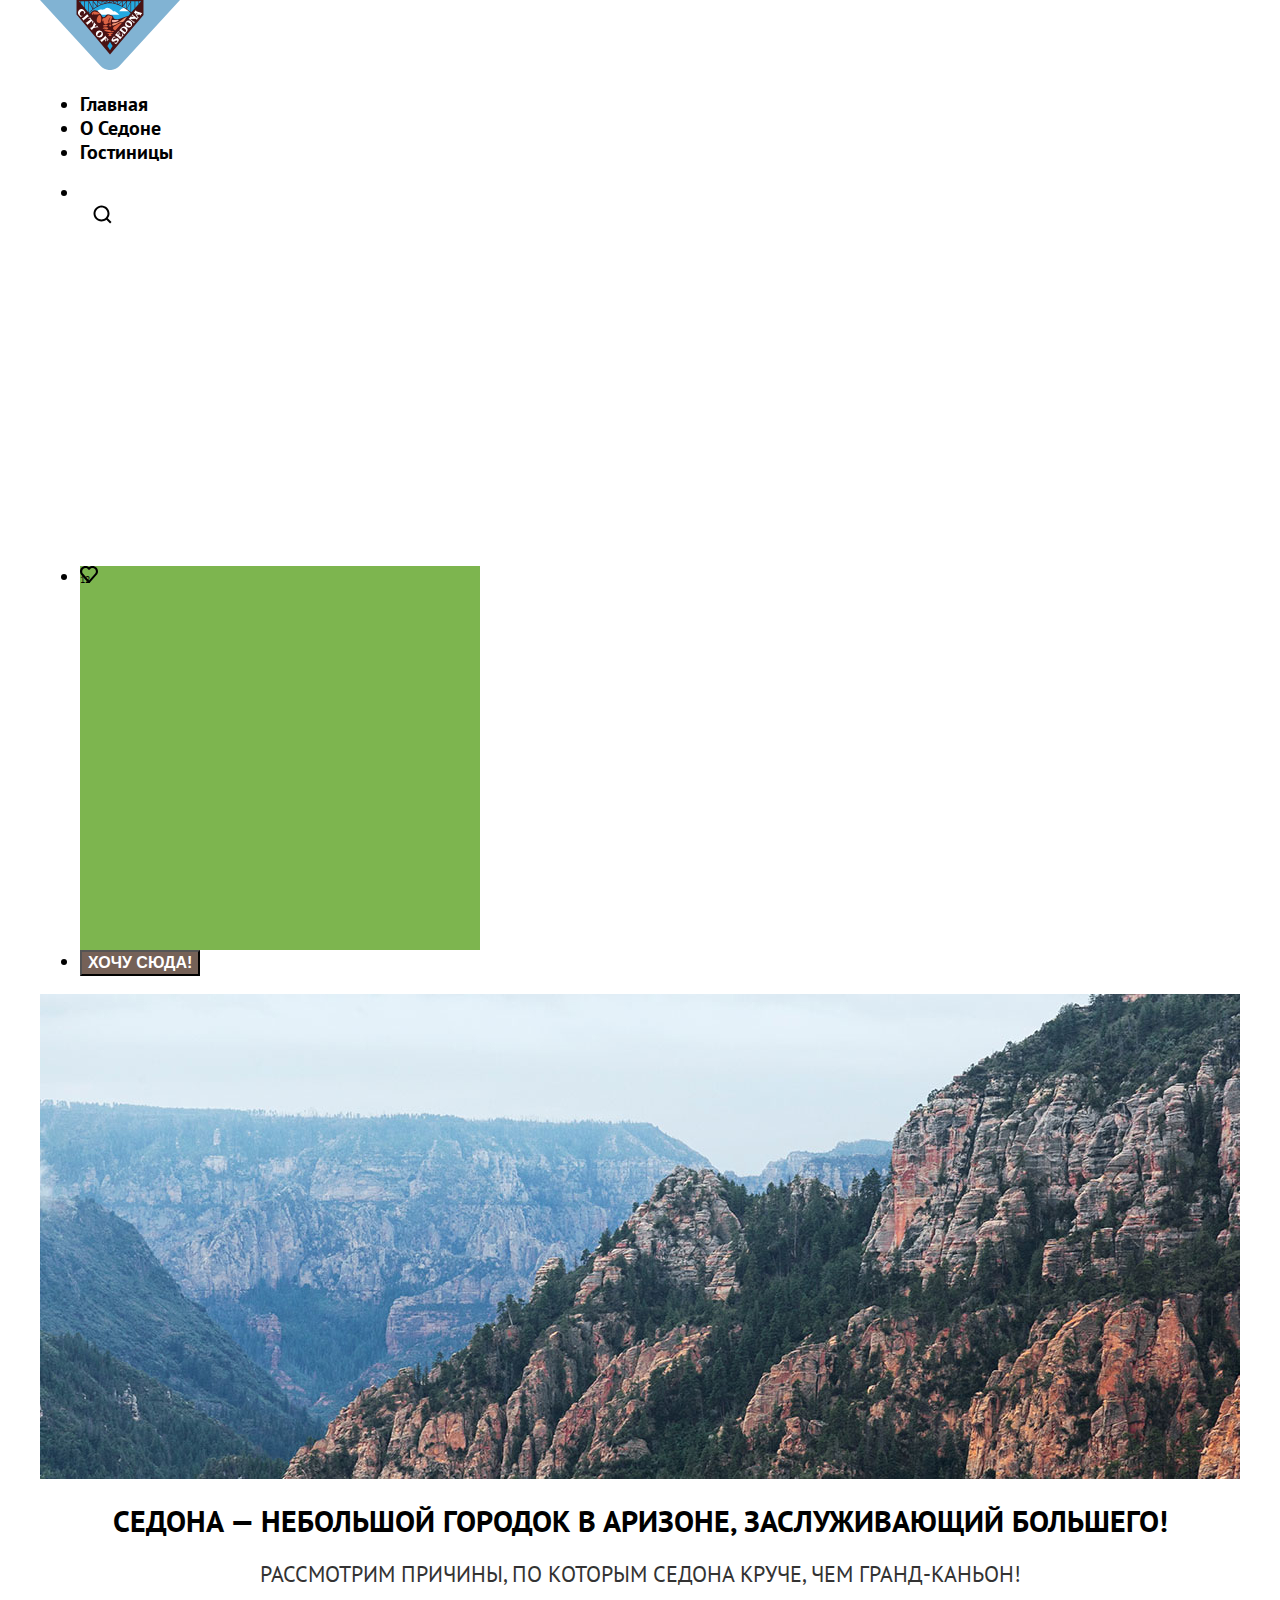
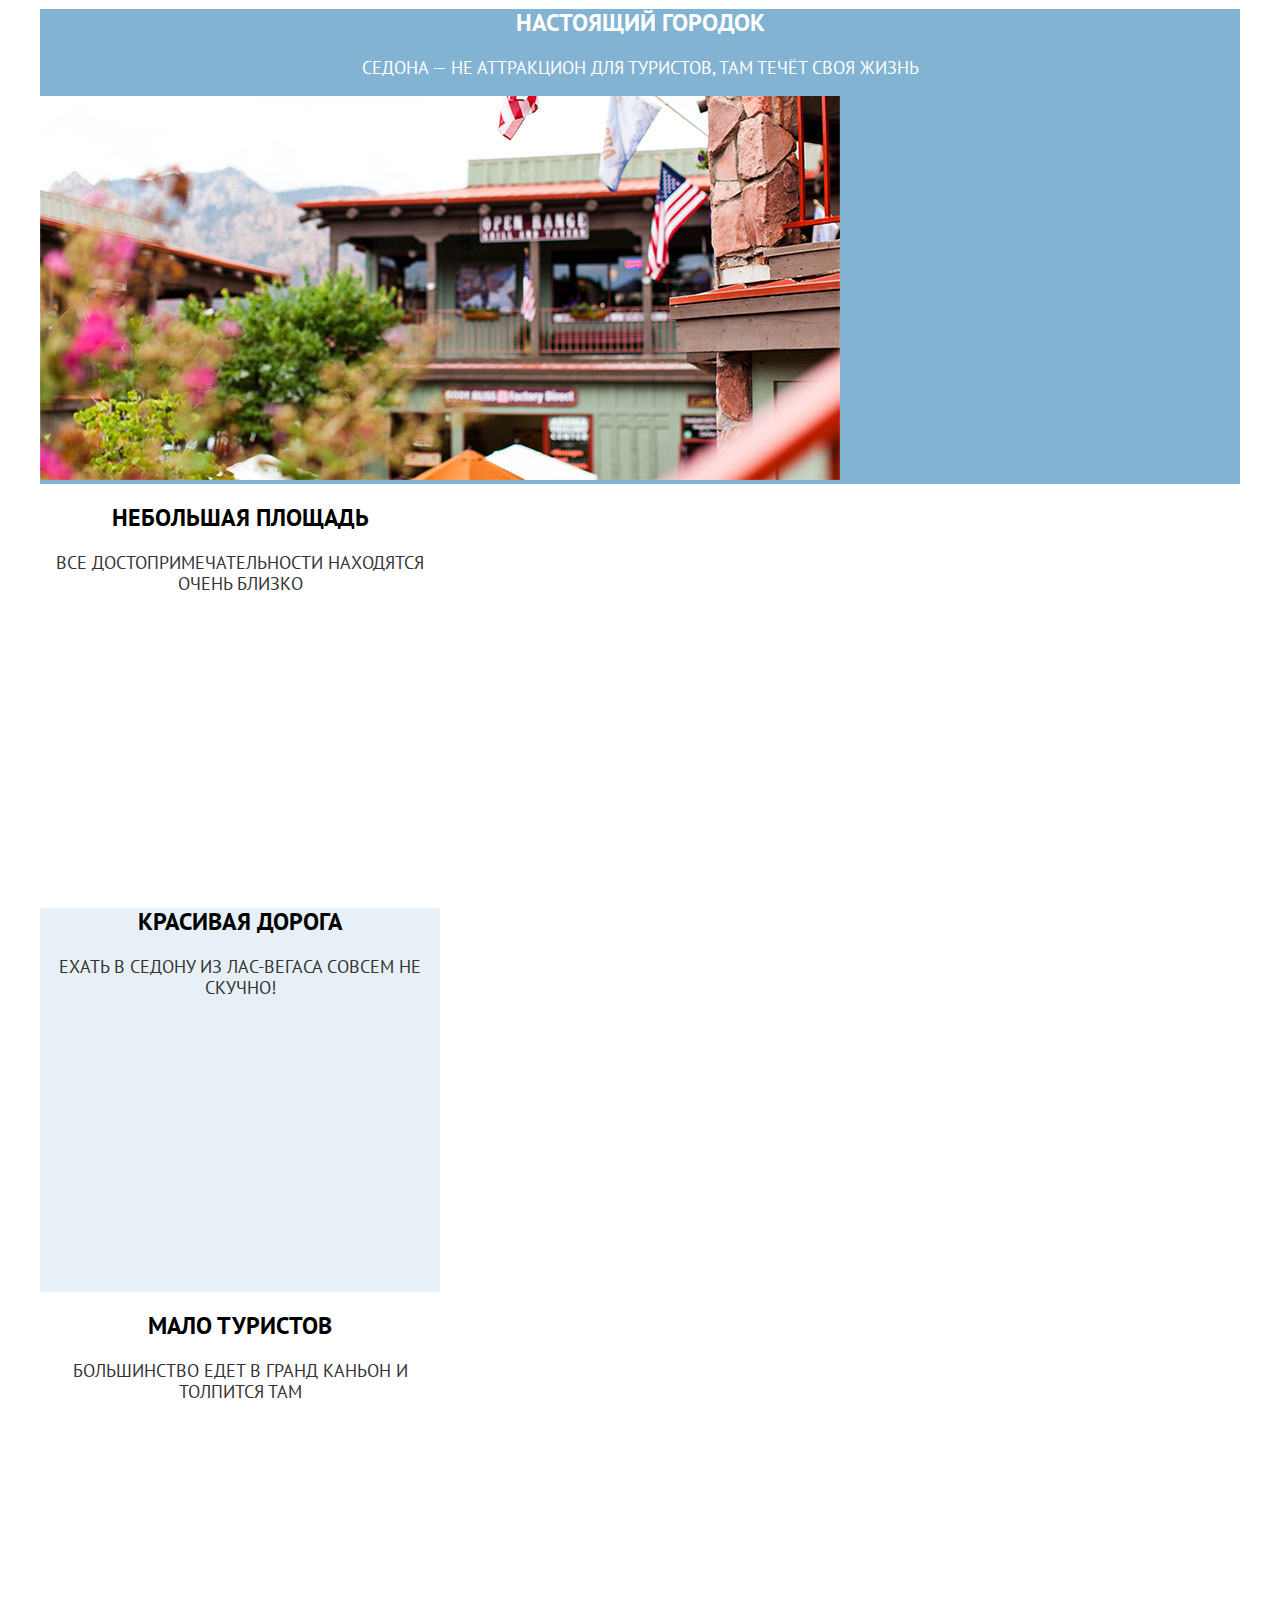
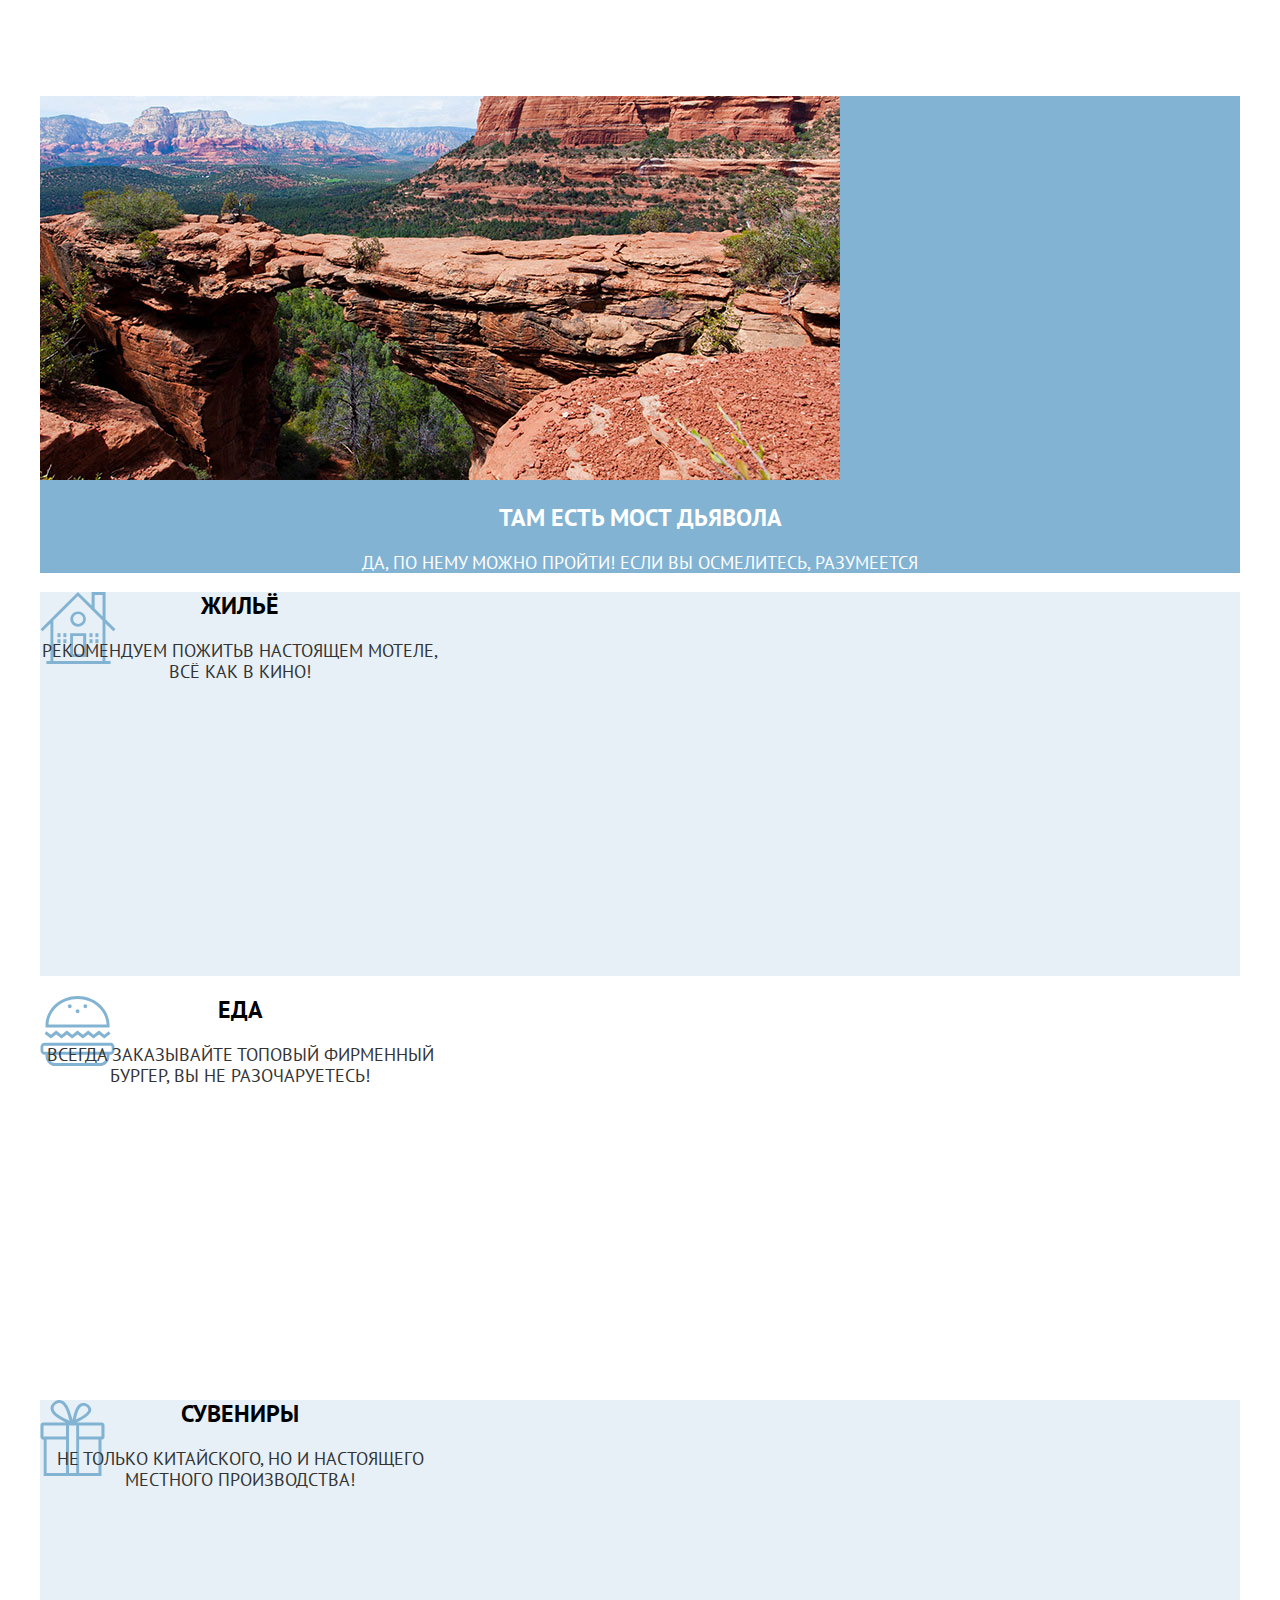
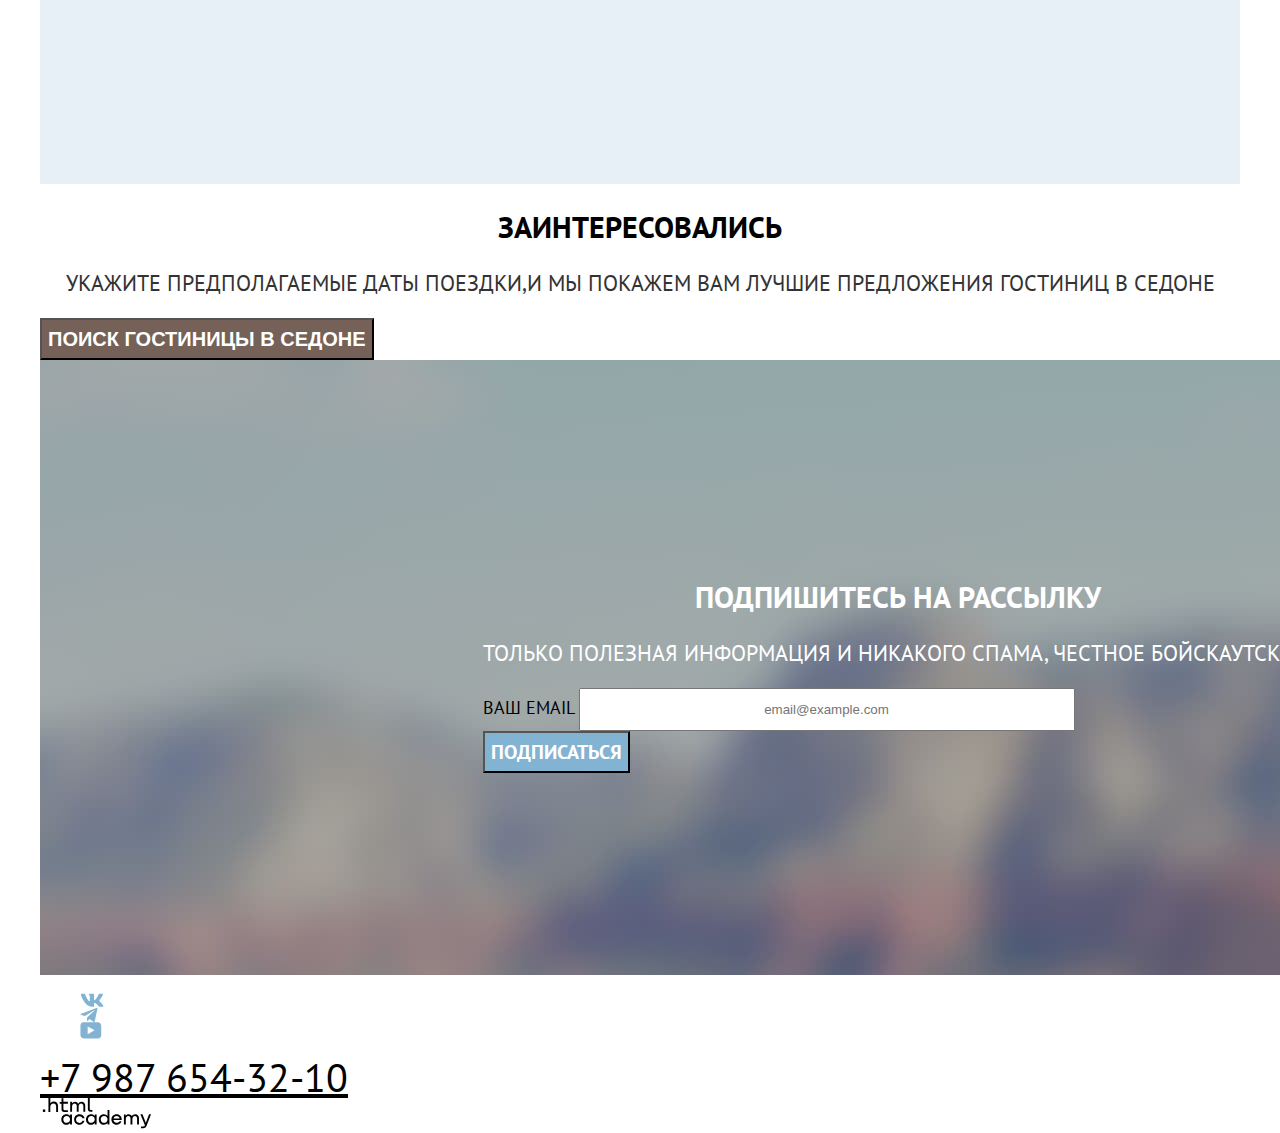
==== 4/index.html @ c2e52e9a ":heavy_check_mark: Сборка #4" ====
<!DOCTYPE html>
<html lang="ru">

  <head>
    <meta charset="utf-8">
    <title>HTML Academy: Седона</title>
    <link rel="stylesheet" href="styles/styles.css">
    <base href="https://htmlacademy-htmlcss.github.io/2102761-sedona-35/4/">
</head>

  <body>
    <header class="page-header"><a></a>
      <img class="logo" src="images/logo-sedona.svg" height="70" width="140" alt="Логотип Седона">
      <nav class="navigation">
        <ul class="navigation-list">
          <li class="navigation-item">
            <a class="navigation-link" href="index.html">Главная</a>
          </li>
          <li class="navigation-item">
            <a class="navigation-link" href="#">О Седоне</a>
          </li>
          <li class="navigation-item">
            <a class="navigation-link" href="catalog.html">Гостиницы</a>
          </li>
        </ul>
        <ul class="navigation-list navigation-user">
          <li class="navigation-item">
            <div class="advantages-block advantages-block11"></div>
            <a class="navigation-link-search" href="#"></a>
          </div>
          </li>
          <li class="navigation-item">
            <a href="#"></a>
            <div class="advantages-block advantages-block12">
              <span class="navigation-link-likes">12</span>
            </a>
          </div>
          </li>
          <li class="navigation-item">
            <button class="navigation-link-button">Хочу сюда!</button>
          </li>
        </ul>
      </nav>
    </header>

    <main class="main-index">

      <img class="" alt="Горы Седоны" src="images/index-background.jpg" width="1200" height="485">

      <section class="advantages">
        <div class="index-columns">
        <h1 class="first-title">Седона — небольшой городок в Аризоне, заслуживающий большего!</h1>
        <p class="first-description">Рассмотрим причины, по которым Седона круче, чем Гранд-Каньон!</p>
        </div>
      </section>

      <section class="advantages-blue ">
        <h2 class="advantages-title advantages-title-white">Настоящий городок</h2>
        <p class="advantages-description advantages-descriptio-white">Седона — не аттракцион для туристов, там течёт своя жизнь</p>
        <img class="" alt="здания и флаги в Седоне" src="images/photo-1.jpg" width="800" height="384">
      </section>

      <section class="advantages advantages-block">
        <div class="index-columns">
        <h2 class="advantages-title ">Небольшая площадь</h2>
        <p class="advantages-description"> Все достопримечательности находятся очень близко</p>
        </div>
      </section>

      <section class="advantages-gray advantages-block">
        <div class="index-columns">
        <h2 class="advantages-title">Красивая дорога</h2>
        <p class="advantages-description">Ехать в Седону из Лас-Вегаса совсем не скучно!</p>
        </div>
      </section>

      <section class="advantages advantages-block">
        <div class="index-columns">
        <h2 class="advantages-title">Мало туристов</h2>
        <p class="advantages-description">Большинство едет в Гранд Каньон и толпится там</p>
        </div>
      </section>

      <section class="advantages-blue ">
        <div class="index-columns">
        <img class="" alt="Мост дьявола" src="images/photo-2.jpg" width="800" height="384">
        <h2 class="advantages-title advantages-title-white">Там есть мост дьявола</h2>
        <p class="advantages-description advantages-descriptio-white">Да, по нему можно пройти! Если вы осмелитесь, разумеется</p>
        </div>
      </section>

      <section class="advantages-gray">
        <div class="index-columns">
        <div class="advantages-block advantages-block1">
        <h2 class="advantages-title">Жильё</h2>
        <p class="advantages-subtitle">Рекомендуем пожитьв настоящем мотеле, всё как в кино!</сadvantages>
        </div>
      </section>

      <section class="advantages">
        <div class="advantages-block advantages-block2">
        <h2 class="advantages-title">Еда</h2>
        <p class="advantages-subtitle">Всегда заказывайте топовый фирменный бургер, вы не разочаруетесь!</p>
        </div>
      </section>

      <section class="advantages-gray">
        <div class="advantages-block advantages-block3">
        <h2 class="advantages-title">Сувениры</h2>
        <p class="advantages-subtitle">Не только китайского, но и настоящего местного производства!</p>
        </div>
        </div>
      </section>

      <section class="advantages">
        <div class="index-columns">
        <h2 class="second-title">Заинтересовались</h2>
        <p class="advantages-description-blak">Укажите предполагаемые даты поездки,и мы покажем вам лучшие предложения
          гостиниц в Седоне</p>
        <button class="navigation-link-button-2">ПОИСК ГОСТИНИЦЫ В СЕДОНЕ</button>
        </div>
      </section>

      <section class="newsletter">
        <div class="advantages-block advantages-block4">
        <div class="index-columns">
        <h2 class="second-title second-title-white">Подпишитесь на рассылку</h2>
        <p class="second-title-p">Только полезная информация и никакого спама, честное бойскаутское!</p>
        <label for="newsletter-email">Ваш Email</label>
        <input class="field" placeholder="email@example.com" type="email" name="newsletter-email" id="newsletter-email"
          required>
        <button class="button newsletter-button" type="submit">Подписаться</button>
      </div>
      </div>
      </section>


    </main>
    <footer>
      <section class="footer-social">
        <ul class="footer-social-list">
          <class="footer-social-item">
            <a class="button" href="#">
              <img class="background" src="images/VК.svg" width="24" height="14" alt="">
              <span class="visually-hidden"></span>
            </a>
          <class="footer-social-item">
            <a class="button" href="#">
              <img class="background" src="images/Telegram.svg" width="18" height="15,1" alt="">
              <span class="visually-hidden"></span>
            </a>
          <class="footer-social-item">
            <a class="button" href="#">
              <img class="background" src="images/Yt.svg" width="22" height="17" alt="">
              <span class="visually-hidden"></span>
            </a>
        </ul>
      </section>
        <section class="footer-contacts">
          <a class="contacts-phone" href="tel:+79876543210">+7 987 654-32-10</a>
        </section>
        <img class="logo" src="images/HTML Academy.svg" height="32,9" width="114,9" alt="Логотип HTML Academy">
    </footer>
  </body>

</html>
---- 4/styles/styles.css ----
@font-face {
  font-family: "PT Sans";
  font-style: italic;
  font-weight: 400;
  src: url("../fonts/ptsans-400.woff2") format("woff2");
  font-display: swap;
}

@font-face {
  font-family: "PT Sans";
  font-style: italic;
  font-weight: 700;
  src: url("../fonts/ptsans-700.woff2") format("woff2");
  font-display: swap;
}

body {
  font-family: "PT Sans", sans-serif;
  position: relative;
  width: 1200px;
  margin: 0 auto;
  padding: 0;
  font-size: 18px;
  line-height: 21px;
  font-weight: regular;
  background-color:#FFFFFF;
  text-transform: uppercase;
}

.page-header {
  background-color: #ffffff;
}

.navigation-link {
font-style: normal;
font-weight: 700;
font-size: 20px;
line-height: 24px;
text-transform: capitalize;
color: #000000;
text-decoration: none;

}

.navigation-link-likes{
  font-style: normal;
font-weight: 400;
font-size: 10px;
line-height: 10px;
text-align: center;
}
.advantages-block11{
background-image: url("../images/Поиск.svg");

}

.advantages-block12{
  background-image: url("../images/Rectangle 61.svg");
  background: #7DB54F;
  }

  .advantages-block12{

    background-image: url("../images/Vector.svg");

    }

.navigation-link-button{
  background: #756157;
  font-style: normal;
  font-weight: 700;
  font-size: 16px;
  line-height: 20px;
  display: flex;
  align-items: center;
  text-align: center;
  text-transform: uppercase;
  color: #FFFFFF;
}

.navigation-link-search {
  font-style: normal;
  font-weight: 400;
  font-size: 10px;
  line-height: 10px;
  text-align: center;
}

.main-index {
  background-color: #ffffff;
  background-image: url("../images/index-background.jpg");
  background-size: 100% auto;
  background-repeat: no-repeat;
}

.first-title {
  font-style: normal;
  font-weight: 700;
  font-size: 30px;
  line-height: 36px;
  text-align: center;
  text-transform: uppercase;
}

.first-description{
  font-style: normal;
  font-weight: 400;
  font-size: 22px;
  line-height: 26px;
  text-align: center;
  color: #333333;
}

.advantages-list {
  text-align: center;
}

.advantages-title {
  font-style: normal;
  font-weight: 700;
  font-size: 24px;
  line-height: 28px;
  text-align: center;
  text-transform: uppercase;
}

.advantages-subtitle{
  font-style: normal;
  font-weight: 400;
  font-size: 18px;
  line-height: 21px;
  text-align: center;
  color: #333333;
}

.advantages-block{
  width: 400px;
  height: 384px;
  background-repeat: no-repeat;
  background-size: auto, cover;

}

.advantages-block1 {
  background-image: url("../images/House.svg");
}

.advantages-block2 {
  background-image: url("../images/food.svg");
}

.advantages-block3 {
  background-image: url("../images/Souvenir.svg");
}

.advantages-blue{
background: #82B3D3;
}

.advantages-gray{
background: rgba(131, 179, 211, 0.2);
}

.advantages-title-white {
  color: #ffffff;
}

.advantages-description{
  font-style: normal;
  font-size: 18px;
  line-height: 21px;
  text-align: center;
  color: #333333;
}

.advantages-descriptio-white{
  color: #ffffff
}

.second-title{
  font-style: normal;
  font-weight: 700;
  font-size: 30px;
  line-height: 36px;
  text-align: center;
  text-transform: uppercase;
  color: #000000;
}

.second-title-white{
  color: #FFFFFF;
}

.navigation-link-button-2{
  font-style: normal;
  font-weight: 700;
  font-size: 20px;
  line-height: 36px;
  display: flex;
  align-items: center;
  text-align: center;
  text-transform: uppercase;
  color: #FFFFFF;
  background: #756157;
}

.field{
  align-items: center;
  padding: 12px 20px;
  gap: 260px;
  width: 452px;
  text-align: center;
  color: #FFFFFF;
}

.second-title{
  font-style: normal;
  font-weight: 700;
  font-size: 30px;
  line-height: 36px;
  text-align: center;
  text-transform: uppercase;
}

.advantages-block4{
  background-image: url("../images/photo.jpg");
  display: flex;
  flex-direction: column;
  justify-content: center;
  align-items: center;
  padding: 96px 258px 104px;
  gap: 10px;
  width: 1200px;
  height: 414.86px;
  flex: none;
  order: 4;
  flex-grow: 0;
}

.second-title-p{
  font-style: normal;
  font-weight: 400;
  font-size: 22px;
  line-height: 26px;
  text-align: center;
  color: #FFFFFF;
}

.newsletter-email{
  font-style: normal;
  font-weight: 400;
  font-size: 18px;
  line-height: 24px;
  display: flex;
  align-items: center;
  color: #000000;
}

.advantages-description-blak{
  font-style: normal;
  font-weight: 400;
  font-size: 22px;
  line-height: 26px;
  text-align: center;
  color: #333333;
}

.button {
  font-family: 'PT Sans';
font-style: normal;
font-weight: 700;
font-size: 20px;
line-height: 36px;
display: flex;
align-items: center;
text-align: center;
text-transform: uppercase;
color: #FFFFFF;

}

.newsletter-button {
  background: #82B3D3;
}

.contacts-phone{
  font-style: normal;
font-weight: 400;
font-size: 40px;
line-height: 40px;
text-align: center;
text-transform: uppercase;
color: #000000;
}
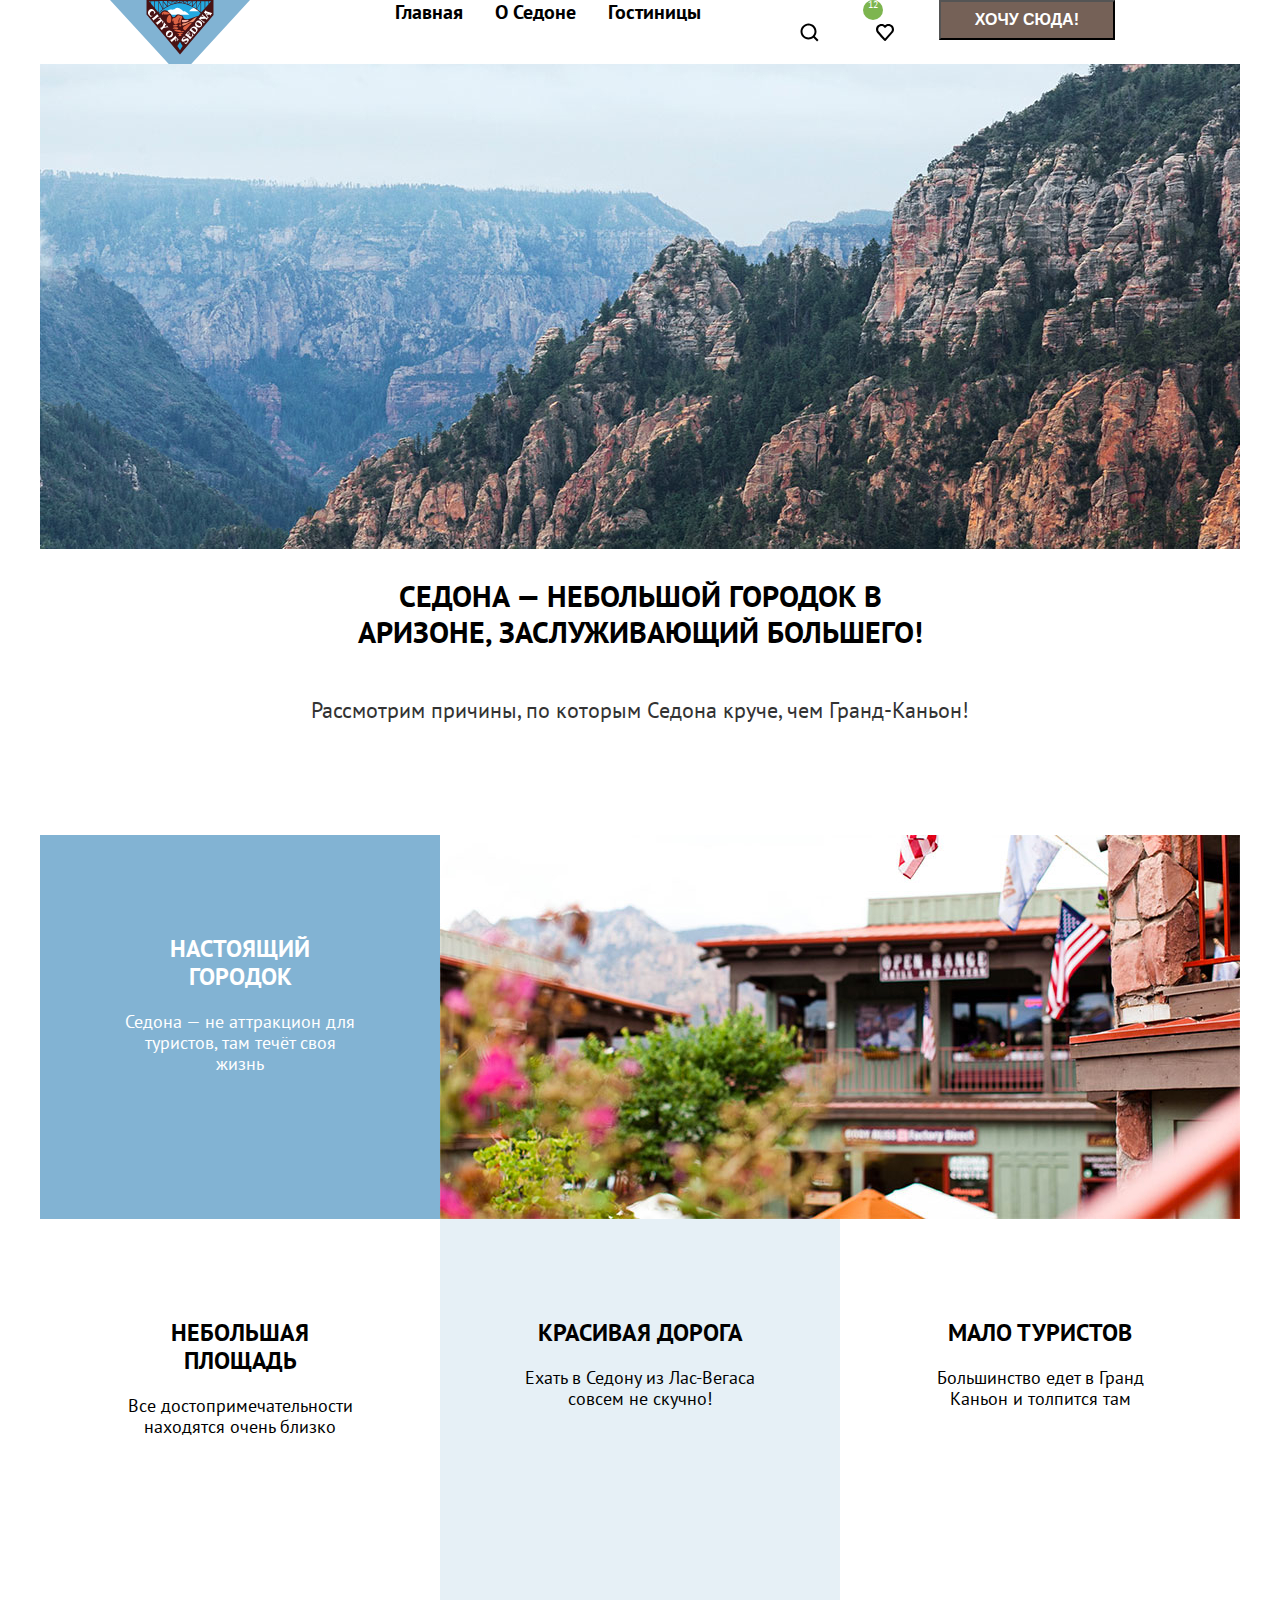
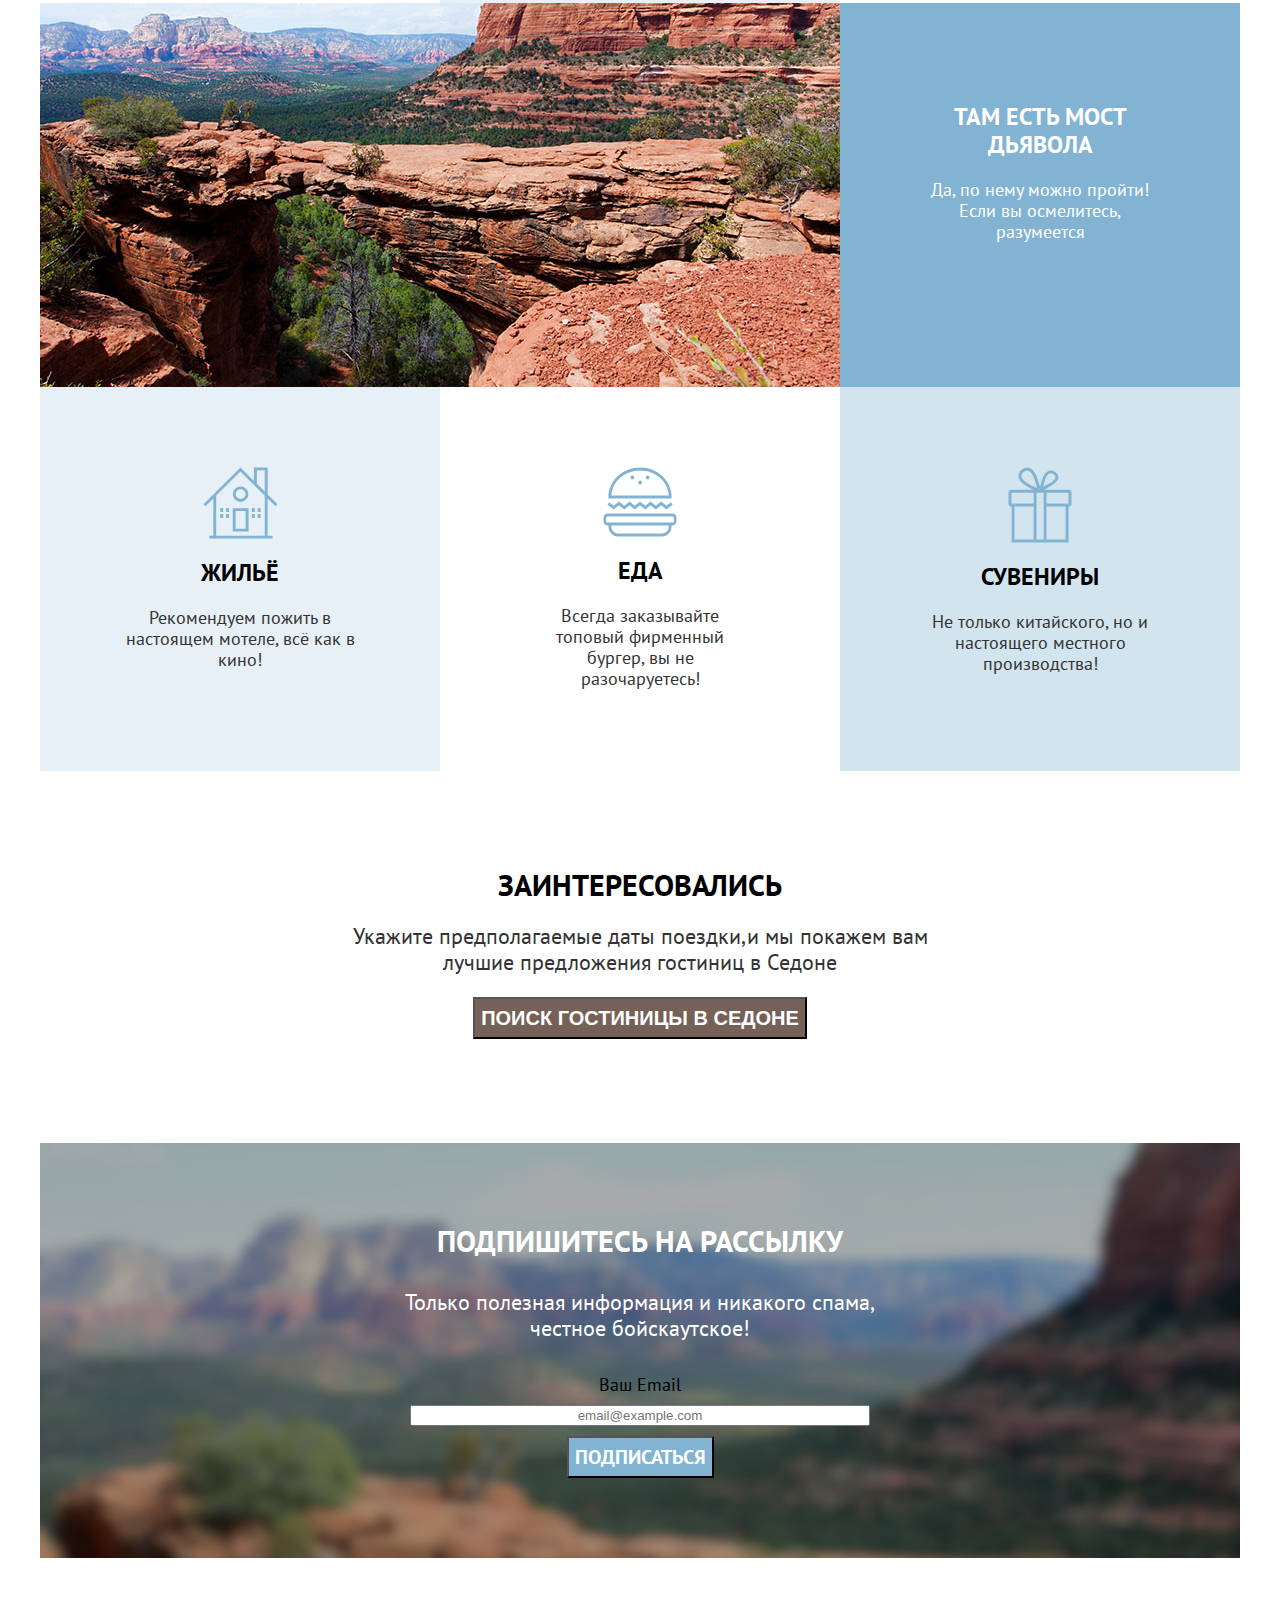
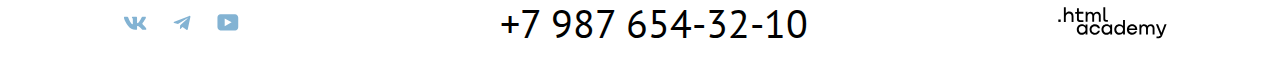
==== commit ca95aa0d: ":heavy_check_mark: Сборка #4" ====
--- a/4/index.html
+++ b/4/index.html
@@ -1,16 +1,18 @@
 <!DOCTYPE html>
 <html lang="ru">
 
-  <head>
-    <meta charset="utf-8">
-    <title>HTML Academy: Седона</title>
-    <link rel="stylesheet" href="styles/styles.css">
-    <base href="https://htmlacademy-htmlcss.github.io/2102761-sedona-35/4/">
+<head>
+  <meta charset="utf-8">
+  <title>HTML Academy: Седона</title>
+  <link rel="stylesheet" href="styles/styles.css">
+  <base href="https://htmlacademy-htmlcss.github.io/2102761-sedona-35/4/">
 </head>
 
-  <body>
-    <header class="page-header"><a></a>
-      <img class="logo" src="images/logo-sedona.svg" height="70" width="140" alt="Логотип Седона">
+<body>
+<main class="wrapper">
+  <header class="page-header">
+    <img class="logo" src="images/logo-sedona.svg" height="70" width="140" alt="Логотип Седона">
+    <div class="my-flex-container">
       <nav class="navigation">
         <ul class="navigation-list">
           <li class="navigation-item">
@@ -25,142 +27,147 @@
         </ul>
         <ul class="navigation-list navigation-user">
           <li class="navigation-item">
-            <div class="advantages-block advantages-block11"></div>
             <a class="navigation-link-search" href="#"></a>
-          </div>
           </li>
           <li class="navigation-item">
-            <a href="#"></a>
-            <div class="advantages-block advantages-block12">
-              <span class="navigation-link-likes">12</span>
+            <a href="#" class="likes">
+              <span class="likes-num">12</span>
             </a>
-          </div>
           </li>
           <li class="navigation-item">
-            <button class="navigation-link-button">Хочу сюда!</button>
+            <div class=" ">
+              <button class="navigation-link-button">ХОЧУ СЮДА!</button>
+            </div>
           </li>
         </ul>
       </nav>
-    </header>
+    </div>
+  </header>
 
-    <main class="main-index">
-
-      <img class="" alt="Горы Седоны" src="images/index-background.jpg" width="1200" height="485">
-
+  <div class="main-container main-index">
+    <div class="page-container">
+      <img class="photo-1" alt="Горы Седоны" src="images/index-background.jpg" width="1200" height="485">
       <section class="advantages">
-        <div class="index-columns">
-        <h1 class="first-title">Седона — небольшой городок в Аризоне, заслуживающий большего!</h1>
-        <p class="first-description">Рассмотрим причины, по которым Седона круче, чем Гранд-Каньон!</p>
+        <div class="index-columns-1">
+          <h2 class="first-title">Седона — небольшой городок в Аризоне, заслуживающий большего!</h2>
+          <p class="first-description">Рассмотрим причины, по которым Седона круче, чем Гранд-Каньон!</p>
         </div>
       </section>
+    </div>
+  </div>
 
-      <section class="advantages-blue ">
-        <h2 class="advantages-title advantages-title-white">Настоящий городок</h2>
-        <p class="advantages-description advantages-descriptio-white">Седона — не аттракцион для туристов, там течёт своя жизнь</p>
-        <img class="" alt="здания и флаги в Седоне" src="images/photo-1.jpg" width="800" height="384">
-      </section>
 
-      <section class="advantages advantages-block">
-        <div class="index-columns">
-        <h2 class="advantages-title ">Небольшая площадь</h2>
-        <p class="advantages-description"> Все достопримечательности находятся очень близко</p>
-        </div>
-      </section>
+  <section class="advantages advantages-blue ">
+    <div class="advantages-block">
+      <h2 class="advantages-title advantages-title-white">Настоящий городок</h2>
+      <p class="advantages-description advantages-description-white">Седона — не аттракцион для туристов, там течёт
+        своя
+        жизнь</p>
+    </div>
+    <img class="photo-2" alt="здания и флаги в Седоне" src="images/photo-1.jpg" width="800" height="384">
+  </section>
 
-      <section class="advantages-gray advantages-block">
-        <div class="index-columns">
-        <h2 class="advantages-title">Красивая дорога</h2>
-        <p class="advantages-description">Ехать в Седону из Лас-Вегаса совсем не скучно!</p>
-        </div>
-      </section>
+  <section class="advantages">
+    <div class=" advantages-block">
+      <h2 class="advantages-title ">Небольшая площадь</h2>
+      <p class="advantages-description"> Все достопримечательности находятся очень близко</p>
+    </div>
 
-      <section class="advantages advantages-block">
-        <div class="index-columns">
-        <h2 class="advantages-title">Мало туристов</h2>
-        <p class="advantages-description">Большинство едет в Гранд Каньон и толпится там</p>
-        </div>
-      </section>
+    <div class="advantages-gray advantages-block">
+      <h2 class="advantages-title">Красивая дорога</h2>
+      <p class="advantages-description">Ехать в Седону из Лас-Вегаса совсем не скучно!</p>
+    </div>
 
-      <section class="advantages-blue ">
-        <div class="index-columns">
-        <img class="" alt="Мост дьявола" src="images/photo-2.jpg" width="800" height="384">
-        <h2 class="advantages-title advantages-title-white">Там есть мост дьявола</h2>
-        <p class="advantages-description advantages-descriptio-white">Да, по нему можно пройти! Если вы осмелитесь, разумеется</p>
-        </div>
-      </section>
+    <div class="advantages-block">
+      <h2 class="advantages-title">Мало туристов</h2>
+      <p class="advantages-description">Большинство едет в Гранд Каньон и толпится там</p>
+    </div>
 
-      <section class="advantages-gray">
-        <div class="index-columns">
-        <div class="advantages-block advantages-block1">
-        <h2 class="advantages-title">Жильё</h2>
-        <p class="advantages-subtitle">Рекомендуем пожитьв настоящем мотеле, всё как в кино!</сadvantages>
-        </div>
-      </section>
+  </section>
 
-      <section class="advantages">
-        <div class="advantages-block advantages-block2">
-        <h2 class="advantages-title">Еда</h2>
-        <p class="advantages-subtitle">Всегда заказывайте топовый фирменный бургер, вы не разочаруетесь!</p>
-        </div>
-      </section>
+  <section class="advantages advantages-blue ">
+    <img class="photo-3" alt="Мост дьявола" src="images/photo-2.jpg" width="800" height="384">
+    <div class="advantages-block">
+      <h2 class="advantages-title advantages-title-white">Там есть мост дьявола</h2>
+      <p class="advantages-description advantages-description-white">Да, по нему можно пройти! Если вы осмелитесь,
+        разумеется</p>
+    </div>
+  </section>
 
-      <section class="advantages-gray">
-        <div class="advantages-block advantages-block3">
+
+  <section class="advantages advantages-gray">
+    <div class="advantages-block">
+      <img class="advantages-img advantages-img1" src="images/House.svg" alt="дом" width="">
+      <h2 class="advantages-title">Жильё</h2>
+      <p class="advantages-subtitle">Рекомендуем пожить в настоящем мотеле, всё как в кино!</p>
+    </div>
+
+
+    <div class="advantages-block advantages-color-white">
+      <img class="advantages-img advantages-img2" src="images/food.svg" alt="еда" width="">
+      <h2 class="advantages-title">Еда</h2>
+      <p class="advantages-subtitle">Всегда заказывайте топовый фирменный бургер, вы не разочаруетесь!</p>
+    </div>
+
+    <section class="advantages-gray">
+      <div class="advantages-block">
+        <img class="advantages-img advantages-img3" src="images/Souvenir.svg" alt="сувенир" width="">
         <h2 class="advantages-title">Сувениры</h2>
         <p class="advantages-subtitle">Не только китайского, но и настоящего местного производства!</p>
-        </div>
-        </div>
-      </section>
+      </div>
+    </section>
+  </section>
 
-      <section class="advantages">
-        <div class="index-columns">
-        <h2 class="second-title">Заинтересовались</h2>
-        <p class="advantages-description-blak">Укажите предполагаемые даты поездки,и мы покажем вам лучшие предложения
-          гостиниц в Седоне</p>
-        <button class="navigation-link-button-2">ПОИСК ГОСТИНИЦЫ В СЕДОНЕ</button>
-        </div>
-      </section>
-
-      <section class="newsletter">
-        <div class="advantages-block advantages-block4">
-        <div class="index-columns">
-        <h2 class="second-title second-title-white">Подпишитесь на рассылку</h2>
-        <p class="second-title-p">Только полезная информация и никакого спама, честное бойскаутское!</p>
-        <label for="newsletter-email">Ваш Email</label>
-        <input class="field" placeholder="email@example.com" type="email" name="newsletter-email" id="newsletter-email"
-          required>
-        <button class="button newsletter-button" type="submit">Подписаться</button>
-      </div>
-      </div>
-      </section>
+  <section class="index-columns">
+    <h2 class="second-title">Заинтересовались</h2>
+    <p class="advantages-description-black">Укажите предполагаемые даты поездки,и мы покажем вам лучшие предложения
+      гостиниц в Седоне</p>
+    <button class="navigation-link-button-2">ПОИСК ГОСТИНИЦЫ В СЕДОНЕ</button>
+  </section>
 
 
-    </main>
-    <footer>
-      <section class="footer-social">
-        <ul class="footer-social-list">
-          <class="footer-social-item">
-            <a class="button" href="#">
-              <img class="background" src="images/VК.svg" width="24" height="14" alt="">
-              <span class="visually-hidden"></span>
-            </a>
-          <class="footer-social-item">
-            <a class="button" href="#">
-              <img class="background" src="images/Telegram.svg" width="18" height="15,1" alt="">
-              <span class="visually-hidden"></span>
-            </a>
-          <class="footer-social-item">
-            <a class="button" href="#">
-              <img class="background" src="images/Yt.svg" width="22" height="17" alt="">
-              <span class="visually-hidden"></span>
-            </a>
-        </ul>
-      </section>
-        <section class="footer-contacts">
-          <a class="contacts-phone" href="tel:+79876543210">+7 987 654-32-10</a>
-        </section>
-        <img class="logo" src="images/HTML Academy.svg" height="32,9" width="114,9" alt="Логотип HTML Academy">
-    </footer>
-  </body>
+  <section class="newsletter">
+    <div class="advantages-block4">
+      <h2 class="second-title second-title-white">Подпишитесь на рассылку</h2>
+      <p class="second-title-p">Только полезная информация и никакого спама, честное бойскаутское!</p>
+      <label for="newsletter-email">Ваш Email</label>
+      <input class="field" placeholder="email@example.com" type="email" name="newsletter-email"
+             id="newsletter-email"
+             required>
+      <button class="button newsletter-button" type="submit">Подписаться</button>
+    </div>
+  </section>
+</main>
+</body>
+
+<footer class="footer-container">
+  <ul class="footer-social-list">
+    <div class="footer-social-item">
+      <a class="button" href="#">
+        <img class="background-1" src="images/VК.svg" width="24" height="14" alt="">
+        <span class="visually-hidden"></span>
+      </a>
+    </div>
+    <div class="footer-social-item">
+      <a class="button" href="#">
+        <img class="background-2" src="images/Telegram.svg" width="18" height="15,1" alt="">
+        <span class="visually-hidden"></span>
+      </a>
+    </div>
+    <div class="footer-social-item">
+      <a class="button" href="#">
+        <img class="background-3" src="images/Yt.svg" width="22" height="17" alt="">
+        <span class="visually-hidden"></span>
+      </a>
+
+    </div>
+  </ul>
+  <div class="footer-contacts">
+    <a class="contacts-phone" href="tel:+79876543210">+7 987 654-32-10</a>
+  </div>
+  <a class="photo-logo-1">
+    <img class="logo-1" src="images/HTML_Academy.svg" height="32,9" width="114,9" alt="Логотип HTML Academy">
+  </a>
+</footer>
 
 </html>
--- a/4/styles/styles.css
+++ b/4/styles/styles.css
@@ -14,58 +14,110 @@
   font-display: swap;
 }
 
+html {
+  height: 100%;
+}
+
 body {
+  margin: 0 auto;
+  display: flex;
+  flex-direction: column;
+  min-height: 100%;
   font-family: "PT Sans", sans-serif;
   position: relative;
   width: 1200px;
-  margin: 0 auto;
   padding: 0;
   font-size: 18px;
   line-height: 21px;
-  font-weight: regular;
-  background-color:#FFFFFF;
-  text-transform: uppercase;
+  font-weight: normal;
+  background-color: #FFFFFF;
+  box-sizing: border-box;
 }
 
 .page-header {
   background-color: #ffffff;
+  display: flex;
+  flex-direction: row;
+  justify-content: flex-start;
+  align-items: flex-start;
+  gap: 105px;
+  padding: 0 70px;
+  Width: 1200px;
+  Height: 64px;
+}
+
+
+.wrapper {
+
+}
+
+.navigation-item {
+  list-style-type: none;
+  display: flex;
+
 }
 
 .navigation-link {
-font-style: normal;
-font-weight: 700;
-font-size: 20px;
-line-height: 24px;
-text-transform: capitalize;
-color: #000000;
-text-decoration: none;
-
-}
-
-.navigation-link-likes{
-  font-style: normal;
-font-weight: 400;
-font-size: 10px;
-line-height: 10px;
-text-align: center;
-}
-.advantages-block11{
-background-image: url("../images/Поиск.svg");
-
-}
-
-.advantages-block12{
+  font-style: normal;
+  font-weight: 700;
+  font-size: 20px;
+  line-height: 24px;
+  text-transform: capitalize;
+  color: #000000;
+  text-decoration: none;
+  display: flex;
+
+  justify-content: start;
+}
+
+.navigation-link-likes {
+  font-style: normal;
+  font-weight: 400;
+  font-size: 10px;
+  line-height: 10px;
+  text-align: center;
+}
+
+.navigation-link-search {
+  background-image: url("../images/Поиск.svg");
+  width: 44px;
+  height: 64px;
+  display: flex;
+  flex-direction: row;
+  justify-content: space-between;
+  align-items: flex-start;
+}
+
+.likes {
+  display: block;
+  width: 44px;
+  height: 64px;
+  background-image: url("../images/Vector.svg");
+  background-repeat: no-repeat;
+  background-position: center center;
+  text-decoration: none;
+
+}
+
+.likes-num {
   background-image: url("../images/Rectangle 61.svg");
   background: #7DB54F;
-  }
-
-  .advantages-block12{
-
-    background-image: url("../images/Vector.svg");
-
-    }
-
-.navigation-link-button{
+  text-align: center;
+
+  display: block;
+  width: 20px;
+  height: 20px;
+  border-radius: 50%;
+  font-style: normal;
+  font-weight: 400;
+  font-size: 10px;
+  line-height: 10px;
+  color: #ffffff;
+
+}
+
+
+.navigation-link-button {
   background: #756157;
   font-style: normal;
   font-weight: 700;
@@ -74,8 +126,10 @@
   display: flex;
   align-items: center;
   text-align: center;
-  text-transform: uppercase;
   color: #FFFFFF;
+  white-space: nowrap;
+  padding: 8px 34px;
+
 }
 
 .navigation-link-search {
@@ -84,6 +138,52 @@
   font-size: 10px;
   line-height: 10px;
   text-align: center;
+}
+
+.main-container {
+  flex-grow: 1;
+}
+
+.navigation {
+  display: flex;
+  margin: 0 auto;
+}
+
+.navigation-list {
+  width: 430px;
+  margin: 0;
+  display: flex;
+  justify-content: start;
+  gap: 32px;
+}
+
+.logo {
+  display: block;
+
+}
+
+.my-flex-container {
+  display: flex;
+  flex-direction: column;
+}
+
+.index-columns-1 {
+  Width: 1200px;
+  height: 282px;
+  flex-direction: column;
+  text-align: center;
+  display: flex;
+  align-items: center;
+  box-sizing: border-box;
+
+
+}
+
+.navigation-user {
+  max-width: 250px;
+  margin-left: auto;
+  display: flex;
+  justify-content: end;
 }
 
 .main-index {
@@ -93,26 +193,52 @@
   background-repeat: no-repeat;
 }
 
+.photo-1 {
+  width: 1200px;
+}
+
 .first-title {
+  width: 620px;
   font-style: normal;
   font-weight: 700;
   font-size: 30px;
   line-height: 36px;
   text-align: center;
   text-transform: uppercase;
-}
-
-.first-description{
+  box-sizing: border-box;
+  margin-left: auto;
+  margin-right: auto;
+
+}
+
+.first-description {
   font-style: normal;
   font-weight: 400;
   font-size: 22px;
   line-height: 26px;
   text-align: center;
   color: #333333;
+  text-decoration: none;
 }
 
 .advantages-list {
-  text-align: center;
+  display: flex;
+  justify-content: space-between;
+  text-align: center;
+  margin: 0;
+  padding: 0;
+}
+
+.photo-2 {
+  width: 800px;
+}
+
+.photo-3 {
+  width: 800px;
+}
+
+.advantages-item {
+  width: 277px;
 }
 
 .advantages-title {
@@ -124,74 +250,102 @@
   text-transform: uppercase;
 }
 
-.advantages-subtitle{
+.advantages-subtitle {
   font-style: normal;
   font-weight: 400;
   font-size: 18px;
   line-height: 21px;
   text-align: center;
   color: #333333;
-}
-
-.advantages-block{
+  align-content: center;
+}
+
+.advantages-color-white {
+  background: #FFFFFF;
+}
+
+.advantages {
+  display: flex;
+  justify-content: space-between;
+  font-style: normal;
+  font-size: 30px;
+  text-align: center;
+
+}
+
+.advantages-description-white {
+  color: #ffffff;
+}
+
+.advantages-block {
   width: 400px;
   height: 384px;
   background-repeat: no-repeat;
   background-size: auto, cover;
-
-}
-
-.advantages-block1 {
-  background-image: url("../images/House.svg");
-}
-
-.advantages-block2 {
-  background-image: url("../images/food.svg");
-}
-
-.advantages-block3 {
-  background-image: url("../images/Souvenir.svg");
-}
-
-.advantages-blue{
-background: #82B3D3;
-}
-
-.advantages-gray{
-background: rgba(131, 179, 211, 0.2);
+  box-sizing: border-box;
+  padding: 80px 85px;
+}
+
+.advantages-img {
+  margin: auto;
+  display: block;
+}
+
+.advantages-img1 {
+  width: 75px;
+  height: 72px;
+}
+
+.advantages-img2 {
+  width: 74px;
+  height: 70px;
+}
+
+.advantages-img3 {
+  width: 64px;
+  height: 76px;
+}
+
+
+.advantages-blue {
+  background: #82B3D3;
+}
+
+.advantages-gray {
+  background: rgba(131, 179, 211, 0.2);
 }
 
 .advantages-title-white {
   color: #ffffff;
 }
 
-.advantages-description{
+.advantages-description {
   font-style: normal;
   font-size: 18px;
   line-height: 21px;
   text-align: center;
-  color: #333333;
-}
-
-.advantages-descriptio-white{
-  color: #ffffff
-}
-
-.second-title{
+
+}
+
+.second-title {
   font-style: normal;
   font-weight: 700;
   font-size: 30px;
   line-height: 36px;
   text-align: center;
+  color: #000000;
+  margin-bottom: 20px;
+  margin-top: 0;
   text-transform: uppercase;
-  color: #000000;
-}
-
-.second-title-white{
+}
+
+.second-title-white {
   color: #FFFFFF;
-}
-
-.navigation-link-button-2{
+  flex: none;
+
+}
+
+.navigation-link-button-2 {
   font-style: normal;
   font-weight: 700;
   font-size: 20px;
@@ -199,21 +353,22 @@
   display: flex;
   align-items: center;
   text-align: center;
-  text-transform: uppercase;
   color: #FFFFFF;
   background: #756157;
 }
 
-.field{
-  align-items: center;
-  padding: 12px 20px;
-  gap: 260px;
+.field {
+  align-items: center;
+
+  flex-direction: row;
+  flex: none;
+  display: flex;
   width: 452px;
   text-align: center;
   color: #FFFFFF;
 }
 
-.second-title{
+.second-title-1 {
   font-style: normal;
   font-weight: 700;
   font-size: 30px;
@@ -222,31 +377,38 @@
   text-transform: uppercase;
 }
 
-.advantages-block4{
+.advantages-block4 {
   background-image: url("../images/photo.jpg");
   display: flex;
   flex-direction: column;
   justify-content: center;
   align-items: center;
-  padding: 96px 258px 104px;
   gap: 10px;
   width: 1200px;
   height: 414.86px;
   flex: none;
-  order: 4;
-  flex-grow: 0;
-}
-
-.second-title-p{
-  font-style: normal;
+  box-sizing: border-box;
+  background-size: cover;
+}
+
+.second-title-p {
+  font-style: normal;
+  Width: 475px;
+  Height: 52.51px;
   font-weight: 400;
   font-size: 22px;
   line-height: 26px;
   text-align: center;
   color: #FFFFFF;
-}
-
-.newsletter-email{
+  display: flex;
+  margin-top: 0;
+  box-sizing: border-box;
+  margin-left: auto;
+  margin-right: auto;
+
+}
+
+.newsletter-email {
   font-style: normal;
   font-weight: 400;
   font-size: 18px;
@@ -254,41 +416,95 @@
   display: flex;
   align-items: center;
   color: #000000;
-}
-
-.advantages-description-blak{
+  width: 87px;
+  Height: 24px;
+}
+
+.advantages-description-black {
   font-style: normal;
   font-weight: 400;
   font-size: 22px;
   line-height: 26px;
   text-align: center;
   color: #333333;
+  display: flex;
+  margin-top: 0;
+}
+
+.index-columns {
+  display: flex;
+  flex-direction: column;
+  align-items: center;
+  width: 1200px;
+  box-sizing: border-box;
+  padding: 96px 304px 104px;
 }
 
 .button {
-  font-family: 'PT Sans';
-font-style: normal;
-font-weight: 700;
-font-size: 20px;
-line-height: 36px;
-display: flex;
-align-items: center;
-text-align: center;
-text-transform: uppercase;
-color: #FFFFFF;
-
+  font-family: 'PT Sans', sans-serif;
+  font-style: normal;
+  font-weight: 700;
+  font-size: 20px;
+  line-height: 36px;
+  display: flex;
+  align-items: center;
+  text-align: center;
+  text-transform: uppercase;
+  color: #FFFFFF;
 }
 
 .newsletter-button {
   background: #82B3D3;
 }
 
-.contacts-phone{
-  font-style: normal;
-font-weight: 400;
-font-size: 40px;
-line-height: 40px;
-text-align: center;
-text-transform: uppercase;
-color: #000000;
-}
+.contacts-phone {
+  width: 331px;
+  font-style: normal;
+  font-weight: 400;
+  font-size: 40px;
+  line-height: 40px;
+  text-align: center;
+  text-transform: uppercase;
+  color: #000000;
+  margin: 0;
+  text-decoration: none;
+}
+
+.logo-1 {
+  width: 114.9px;
+  justify-content: start;
+}
+
+.footer-container {
+  display: flex;
+  justify-content: space-between;
+  width: 1200px;
+  margin: 0 auto;
+  padding: 45px 70px 35px;
+  box-sizing: border-box;
+}
+
+.footer-social-list {
+  display: flex;
+  align-items: center;
+  padding-left: 0;
+  margin: 0;
+}
+
+.footer-social-item {
+  padding: 0 13px;
+
+}
+
+.footer-contacts {
+  display: flex;
+  justify-content: center;
+  align-items: center;
+
+}
+
+.photo-logo-1 {
+  display: flex;
+  align-items: center;
+}
+
